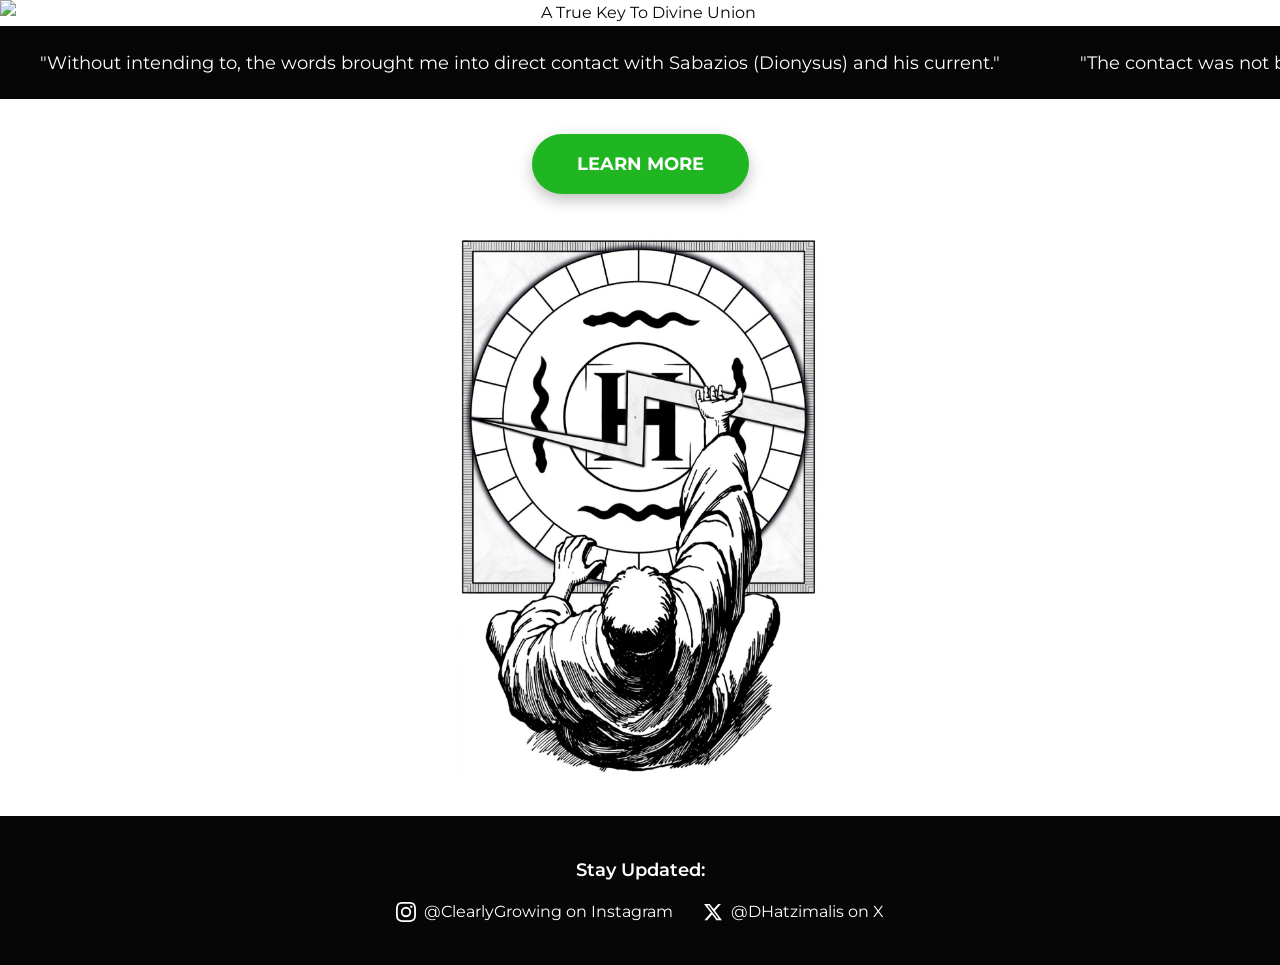
==== index.html @ 9f23d050 "Add files via upload" ====
<!DOCTYPE html>
<html lang="en">
<head>
    <meta charset="UTF-8">
    <meta name="viewport" content="width=device-width, initial-scale=1.0">
    <title>A True Key To Divine Union</title>
    <link rel="stylesheet" href="style.css">
</head>
<body>

    <!-- Visual Header -->
    <header>
        <img src="Landingpage-header.jpg" alt="A True Key To Divine Union" class="header-img">
    </header>

    <!-- Seamless Scrolling Quotes -->
    <div class="marquee-wrapper">
        <div class="marquee-content">
            <span>"Without intending to, the words brought me into direct contact with Sabazios (Dionysus) and his current."</span>
            <span>"The contact was not bounded by music or ritual. They were not looking at sterile text in a museum, but a homily to divinities sang in these pages."</span>
            <span>"It is a revelation."</span>
            <span>"I just flipped to the Hymn page, didn’t read any of it and just could feel the power behind it, just opening that page I felt a swelling in and around my head, this has only happened when visiting vortex sites around the country."</span>
        </div>
        <!-- Duplicated to create the seamless loop -->
        <div class="marquee-content">
            <span>"Without intending to, the words brought me into direct contact with Sabazios (Dionysus) and his current."</span>
            <span>"The contact was not bounded by music or ritual. They were not looking at sterile text in a museum, but a homily to divinities sang in these pages."</span>
            <span>"It is a revelation."</span>
            <span>"I just flipped to the Hymn page, didn’t read any of it and just could feel the power behind it, just opening that page I felt a swelling in and around my head, this has only happened when visiting vortex sites around the country."</span>
        </div>
    </div>

    <!-- Call to Action Section -->
    <section class="bg-white center-text pt-small">
        <a href="bridge.html" class="btn-jade">LEARN MORE</a>
        <a href="bridge.html">
            <img src="image (6).jpg" alt="Practitioner at the setup" class="setup-img">
        </a>
    </section>

    <!-- Footer -->
    <footer class="bg-black footer-socials">
        <p>Stay Updated:</p>
        <div class="social-links">
            <a href="https://www.instagram.com/clearlygrowing/" target="_blank" class="social-item">
                <svg class="social-icon" viewBox="0 0 24 24"><path d="M12 2.163c3.204 0 3.584.012 4.85.07 3.252.148 4.771 1.691 4.919 4.919.058 1.265.069 1.645.069 4.849 0 3.205-.012 3.584-.069 4.849-.149 3.225-1.664 4.771-4.919 4.919-1.266.058-1.644.07-4.85.07-3.204 0-3.584-.012-4.849-.07-3.26-.149-4.771-1.699-4.919-4.92-.058-1.265-.07-1.644-.07-4.849 0-3.204.013-3.583.07-4.849.149-3.227 1.664-4.771 4.919-4.919 1.266-.057 1.645-.069 4.849-.069zM12 0C8.741 0 8.333.014 7.053.072 2.695.272.273 2.69.073 7.052.014 8.333 0 8.741 0 12c0 3.259.014 3.668.072 4.948.2 4.358 2.618 6.78 6.98 6.98C8.333 23.986 8.741 24 12 24c3.259 0 3.668-.014 4.948-.072 4.354-.2 6.782-2.618 6.979-6.98.059-1.28.073-1.689.073-4.948 0-3.259-.014-3.667-.072-4.947-.196-4.354-2.617-6.78-6.979-6.98C15.668.014 15.259 0 12 0zm0 5.838a6.162 6.162 0 100 12.324 6.162 6.162 0 000-12.324zM12 16a4 4 0 110-8 4 4 0 010 8zm6.406-11.845a1.44 1.44 0 100 2.881 1.44 1.44 0 000-2.881z"/></svg>
                @ClearlyGrowing on Instagram
            </a>
            <a href="https://x.com/dhatzimalis" target="_blank" class="social-item">
                <svg class="social-icon" viewBox="0 0 24 24"><path d="M18.244 2.25h3.308l-7.227 8.26 8.502 11.24H16.17l-5.214-6.817L4.99 21.75H1.68l7.73-8.835L1.254 2.25H8.08l4.713 6.231zm-1.161 17.52h1.833L7.084 4.126H5.117z"/></svg>
                @DHatzimalis on X
            </a>
        </div>
    </footer>

</body>
</html>
---- style.css ----
@import url('https://fonts.googleapis.com/css2?family=Montserrat:ital,wght@0,400;0,600;0,700;1,400;1,600&display=swap');

/* Base Reset & Typography */
* {
    box-sizing: border-box;
    margin: 0;
    padding: 0;
}
body {
    font-family: 'Montserrat', sans-serif;
    background-color: #FFFFFF;
    color: #060606;
    line-height: 1.6;
    text-align: center;
    -webkit-font-smoothing: antialiased;
}

/* Color Utility Classes */
.bg-forest { background-color: #17490C; color: #F0F3F5; }
.bg-black { background-color: #060606; color: #FFFFFF; }
.bg-white { background-color: #FFFFFF; color: #060606; }
.text-platinum { color: #F0F3F5; }

/* Buttons */
.btn-jade {
    background-color: #1FB622;
    color: #FFFFFF;
    padding: 16px 45px;
    font-size: 1.1rem;
    font-weight: 700;
    text-decoration: none;
    display: inline-block;
    border-radius: 40px; /* Very rounded corners */
    box-shadow: 0px 6px 15px rgba(0, 0, 0, 0.25);
    margin: 15px 0 25px 0;
    transition: transform 0.2s ease, box-shadow 0.2s ease;
}
.btn-jade:hover {
    transform: translateY(-2px);
    box-shadow: 0px 8px 20px rgba(0, 0, 0, 0.35);
}

/* Layout & Imagery */
.header-img {
    width: 100%;
    height: auto;
    display: block;
}
.responsive-img {
    max-width: 100%;
    height: auto;
}
.setup-img {
    max-width: 600px;
    width: 100%;
    display: block;
    margin: 0 auto 40px auto; 
}
.book-image { 
    max-width: 450px; 
    width: 100%; 
    margin-top: 20px; 
}
.crown-sigil {
    max-width: 80px;
    margin-bottom: 15px;
}
.sticky-logo {
    position: fixed;
    top: 15px;
    left: 15px;
    width: 45px;
    height: auto;
    z-index: 100;
    border-radius: 4px;
    box-shadow: 0px 4px 10px rgba(0,0,0,0.4);
    transition: transform 0.2s ease;
}
.sticky-logo:hover {
    transform: scale(1.05);
}

/* Seamless Marquee */
.marquee-wrapper {
    display: flex;
    overflow: hidden;
    background-color: #060606;
    color: #FFFFFF;
    padding: 22px 0;
}
.marquee-content {
    flex-shrink: 0;
    display: flex;
    animation: scroll 75s linear infinite; /* Slowed down */
}
.marquee-content span {
    margin: 0 40px;
    font-size: 1.15rem;
    white-space: nowrap;
}
@keyframes scroll {
    0% { transform: translateX(0); }
    100% { transform: translateX(-100%); }
}

/* Spacing & Sections */
.container { 
    max-width: 800px; 
    margin: 0 auto; 
    text-align: left; 
}
.container p { margin-bottom: 18px; }
.center-text { text-align: center; }

.pt-small { padding-top: 20px; }
.pb-small { padding-bottom: 20px; }
.pt-large { padding-top: 80px; }
.pb-large { padding-bottom: 80px; }

hr.thin-line { 
    border: 0; 
    height: 1px; 
    background-color: #CCCCCC; 
    margin: 40px 0; 
}

/* Footer */
.footer-socials { 
    padding: 40px 20px; 
    display: flex;
    flex-direction: column;
    align-items: center;
    gap: 15px;
}
.footer-socials p { font-weight: 600; font-size: 1.1rem; margin: 0; }
.social-links {
    display: flex;
    gap: 30px;
    align-items: center;
    flex-wrap: wrap;
    justify-content: center;
}
.social-item {
    display: flex;
    align-items: center;
    gap: 8px;
    color: #FFFFFF;
    text-decoration: none;
    font-weight: 400;
    font-size: 1rem;
}
.social-item:hover { text-decoration: underline; }
.social-icon { width: 20px; height: 20px; fill: currentColor; }
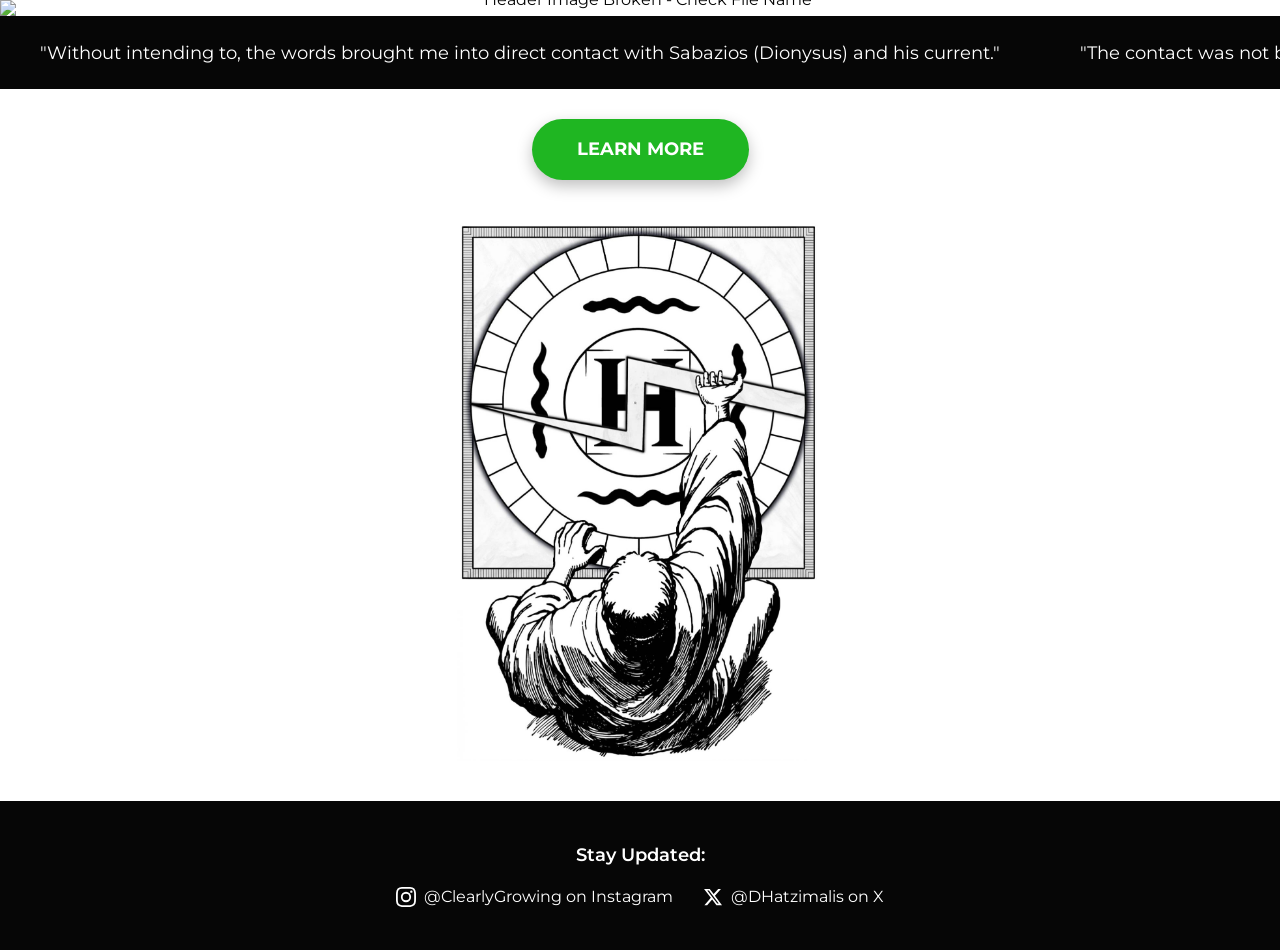
==== commit 97099544: "Add files via upload" ====
--- a/index.html
+++ b/index.html
@@ -8,12 +8,10 @@
 </head>
 <body>
 
-    <!-- Visual Header -->
     <header>
-        <img src="Landingpage-header.jpg" alt="A True Key To Divine Union" class="header-img">
+        <img src="landingpage-header.png" alt="Header Image Broken - Check File Name" class="header-img">
     </header>
 
-    <!-- Seamless Scrolling Quotes -->
     <div class="marquee-wrapper">
         <div class="marquee-content">
             <span>"Without intending to, the words brought me into direct contact with Sabazios (Dionysus) and his current."</span>
@@ -21,7 +19,6 @@
             <span>"It is a revelation."</span>
             <span>"I just flipped to the Hymn page, didn’t read any of it and just could feel the power behind it, just opening that page I felt a swelling in and around my head, this has only happened when visiting vortex sites around the country."</span>
         </div>
-        <!-- Duplicated to create the seamless loop -->
         <div class="marquee-content">
             <span>"Without intending to, the words brought me into direct contact with Sabazios (Dionysus) and his current."</span>
             <span>"The contact was not bounded by music or ritual. They were not looking at sterile text in a museum, but a homily to divinities sang in these pages."</span>
@@ -30,7 +27,6 @@
         </div>
     </div>
 
-    <!-- Call to Action Section -->
     <section class="bg-white center-text pt-small">
         <a href="bridge.html" class="btn-jade">LEARN MORE</a>
         <a href="bridge.html">
@@ -38,7 +34,6 @@
         </a>
     </section>
 
-    <!-- Footer -->
     <footer class="bg-black footer-socials">
         <p>Stay Updated:</p>
         <div class="social-links">
--- a/style.css
+++ b/style.css
@@ -30,9 +30,9 @@
     font-weight: 700;
     text-decoration: none;
     display: inline-block;
-    border-radius: 40px; /* Very rounded corners */
+    border-radius: 40px; 
     box-shadow: 0px 6px 15px rgba(0, 0, 0, 0.25);
-    margin: 15px 0 25px 0;
+    margin: 10px 0 25px 0; /* Tightened top margin */
     transition: transform 0.2s ease, box-shadow 0.2s ease;
 }
 .btn-jade:hover {
@@ -41,14 +41,15 @@
 }
 
 /* Layout & Imagery */
+header {
+    padding: 0;
+    margin: 0;
+    line-height: 0; 
+}
 .header-img {
     width: 100%;
     height: auto;
     display: block;
-}
-.responsive-img {
-    max-width: 100%;
-    height: auto;
 }
 .setup-img {
     max-width: 600px;
@@ -59,11 +60,17 @@
 .book-image { 
     max-width: 450px; 
     width: 100%; 
-    margin-top: 20px; 
+    margin-top: 10px;
+    margin-bottom: 0px; /* Removed padding below image */
+    transition: transform 0.2s ease;
+}
+.book-image:hover {
+    transform: translateY(-2px);
 }
 .crown-sigil {
-    max-width: 80px;
-    margin-bottom: 15px;
+    max-width: 45px; /* Shrunk slightly */
+    margin-bottom: 5px; 
+    display: inline-block;
 }
 .sticky-logo {
     position: fixed;
@@ -91,7 +98,7 @@
 .marquee-content {
     flex-shrink: 0;
     display: flex;
-    animation: scroll 75s linear infinite; /* Slowed down */
+    animation: scroll 75s linear infinite; 
 }
 .marquee-content span {
     margin: 0 40px;
@@ -116,6 +123,11 @@
 .pb-small { padding-bottom: 20px; }
 .pt-large { padding-top: 80px; }
 .pb-large { padding-bottom: 80px; }
+
+/* Adjusted Transition Paddings */
+.prologue-section { padding: 30px 20px 20px 20px; } /* Perfect middle ground top padding, even bottom padding */
+.main-text-section { padding: 20px 20px 80px 20px; } /* Even top padding */
+.prologue-text { font-size: 1.25rem; margin-top: 10px; }
 
 hr.thin-line { 
     border: 0; 
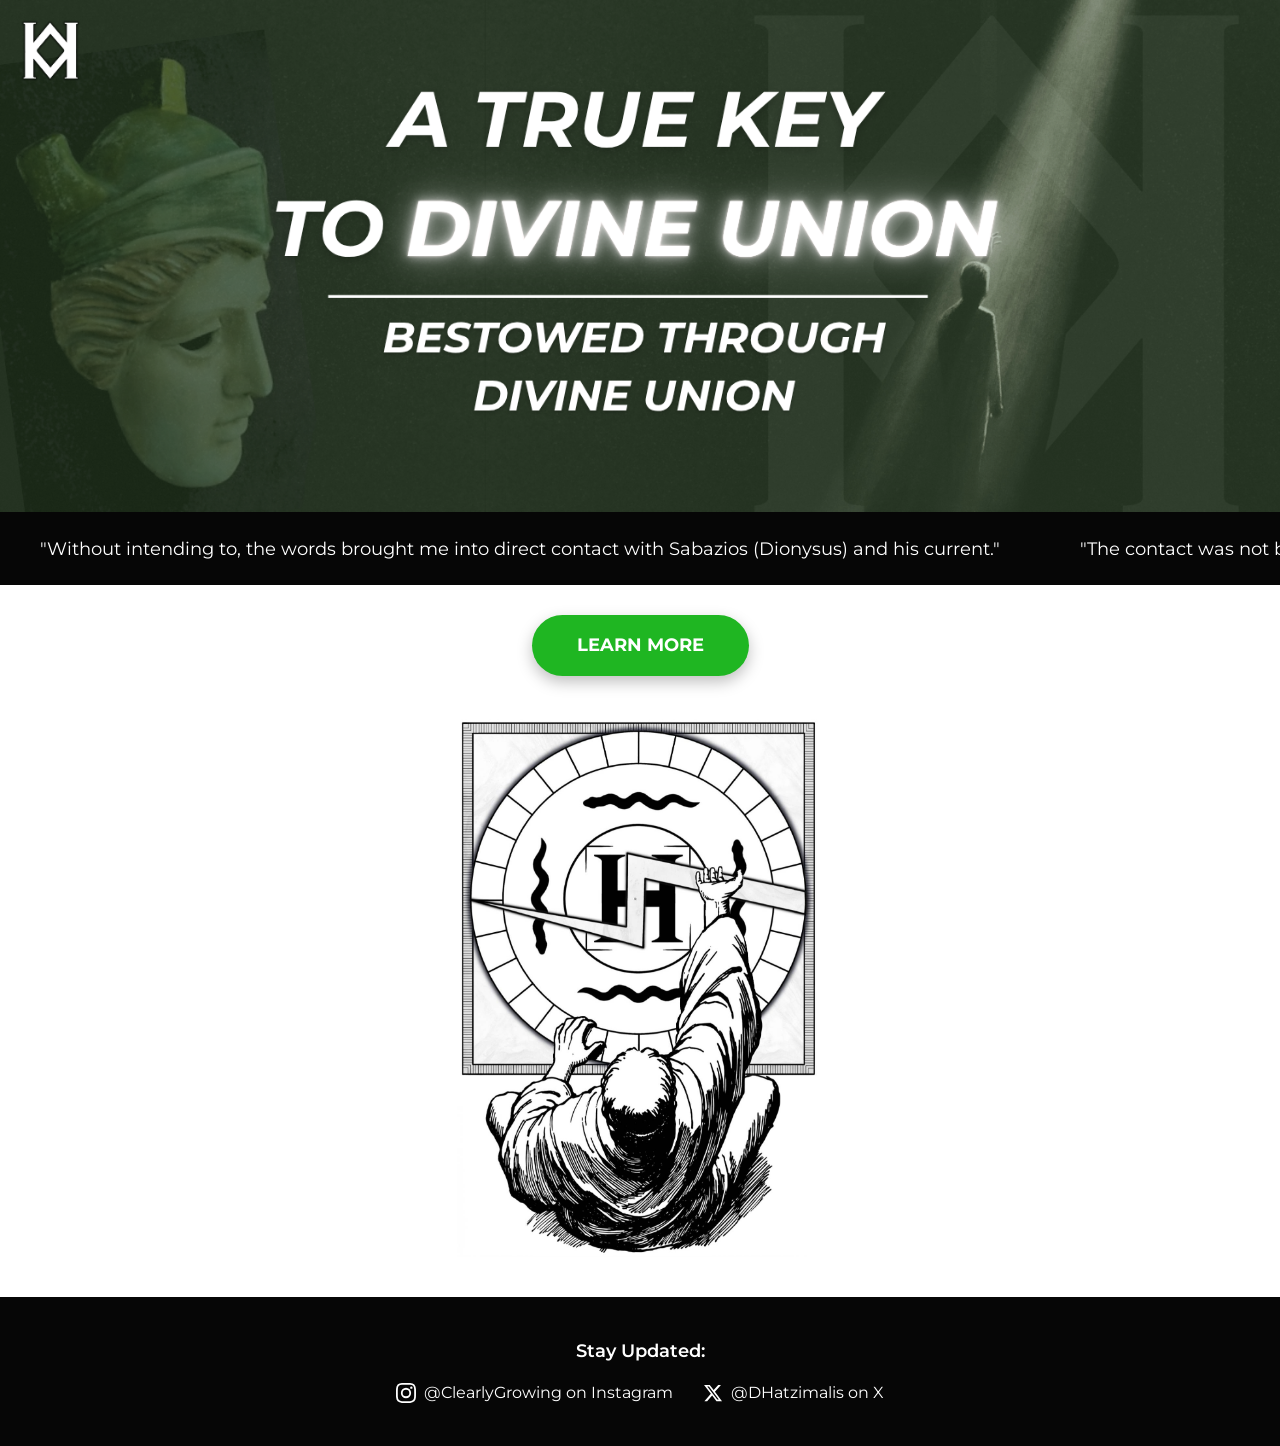
==== commit 57828b8a: "Add files via upload" ====
--- a/index.html
+++ b/index.html
@@ -9,7 +9,7 @@
 <body>
 
     <header>
-        <img src="landingpage-header.png" alt="Header Image Broken - Check File Name" class="header-img">
+        <img src="Landingpage-header.png" alt="A True Key To Divine Union" class="header-img">
     </header>
 
     <div class="marquee-wrapper">
--- a/style.css
+++ b/style.css
@@ -32,7 +32,7 @@
     display: inline-block;
     border-radius: 40px; 
     box-shadow: 0px 6px 15px rgba(0, 0, 0, 0.25);
-    margin: 10px 0 25px 0; /* Tightened top margin */
+    margin: 10px 0 25px 0; 
     transition: transform 0.2s ease, box-shadow 0.2s ease;
 }
 .btn-jade:hover {
@@ -60,15 +60,15 @@
 .book-image { 
     max-width: 450px; 
     width: 100%; 
-    margin-top: 10px;
-    margin-bottom: 0px; /* Removed padding below image */
+    display: block; 
+    margin: 10px auto 0 auto; 
     transition: transform 0.2s ease;
 }
 .book-image:hover {
     transform: translateY(-2px);
 }
 .crown-sigil {
-    max-width: 45px; /* Shrunk slightly */
+    max-width: 45px; 
     margin-bottom: 5px; 
     display: inline-block;
 }
@@ -125,8 +125,8 @@
 .pb-large { padding-bottom: 80px; }
 
 /* Adjusted Transition Paddings */
-.prologue-section { padding: 30px 20px 20px 20px; } /* Perfect middle ground top padding, even bottom padding */
-.main-text-section { padding: 20px 20px 80px 20px; } /* Even top padding */
+.prologue-section { padding: 30px 20px 20px 20px; } 
+.main-text-section { padding: 20px 20px 80px 20px; } 
 .prologue-text { font-size: 1.25rem; margin-top: 10px; }
 
 hr.thin-line { 
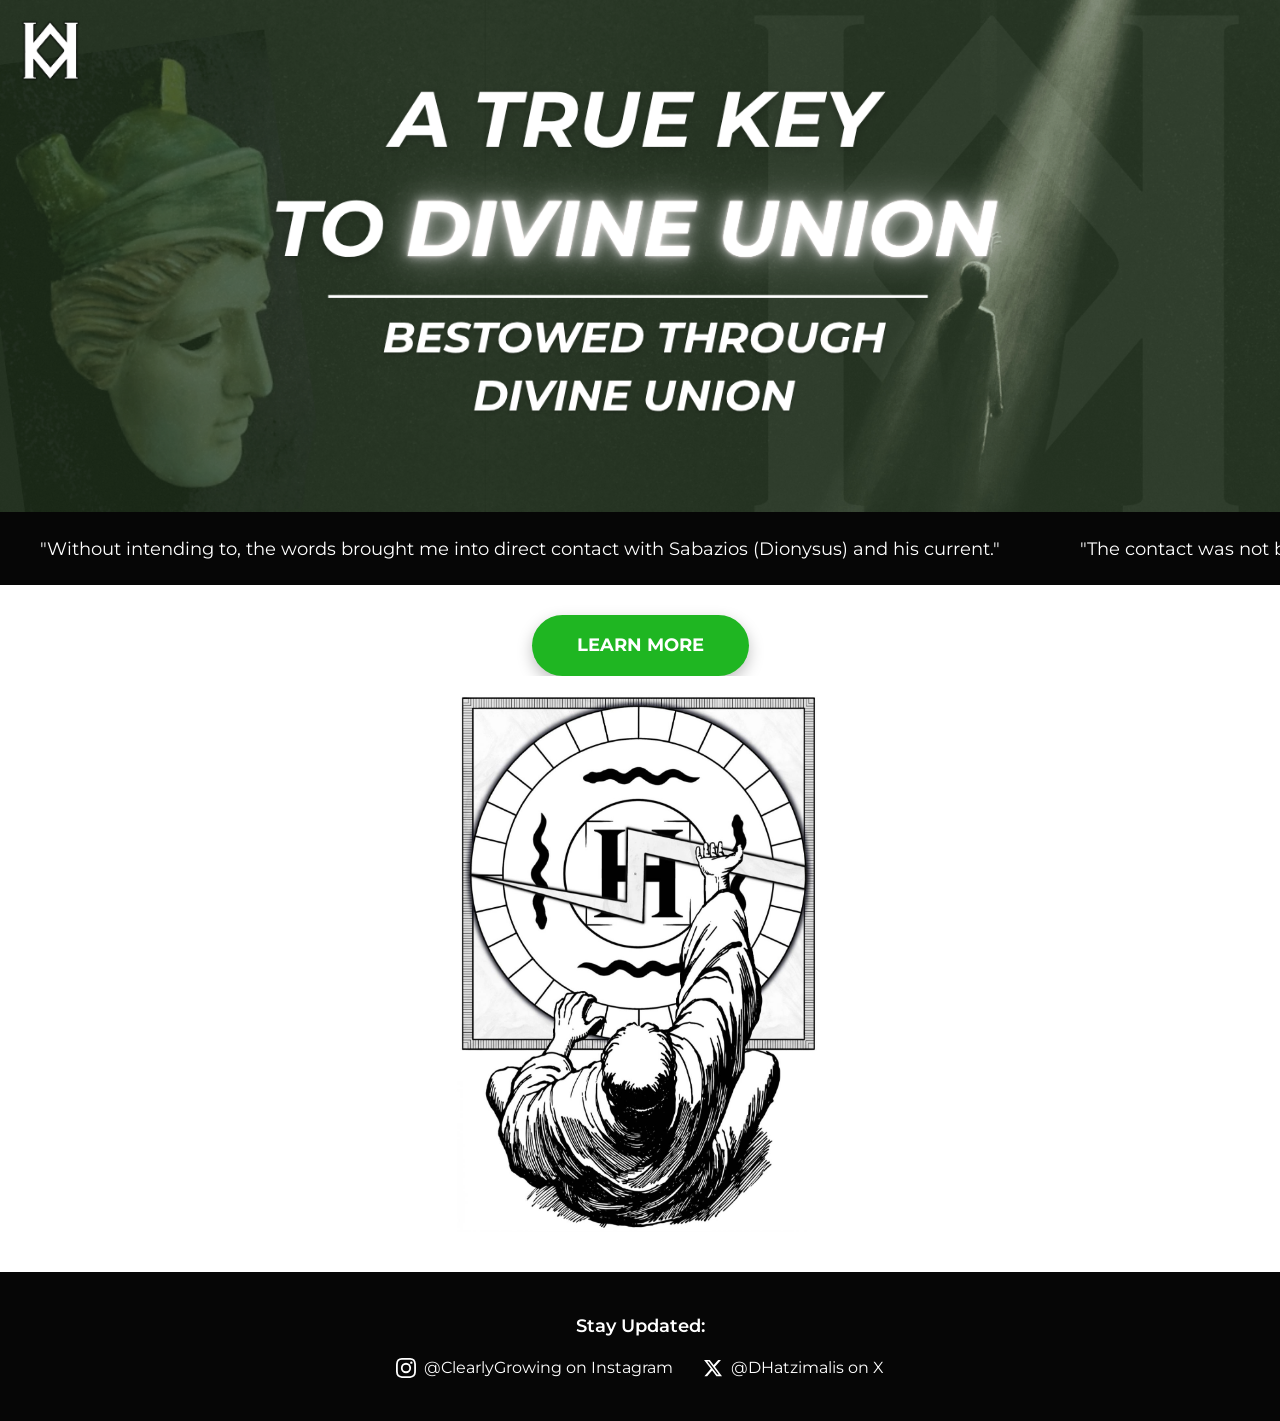
==== commit f903e8e6: "Add files via upload" ====
--- a/index.html
+++ b/index.html
@@ -9,7 +9,7 @@
 <body>
 
     <header>
-        <img src="Landingpage-header.png" alt="A True Key To Divine Union" class="header-img">
+        <img src="Landingpage-header.png" alt="Header Image Broken - Check File Name" class="header-img">
     </header>
 
     <div class="marquee-wrapper">
@@ -28,7 +28,7 @@
     </div>
 
     <section class="bg-white center-text pt-small">
-        <a href="bridge.html" class="btn-jade">LEARN MORE</a>
+        <a href="bridge.html" class="btn-jade" style="margin-bottom: 0;">LEARN MORE</a>
         <a href="bridge.html">
             <img src="image (6).jpg" alt="Practitioner at the setup" class="setup-img">
         </a>
--- a/style.css
+++ b/style.css
@@ -102,8 +102,9 @@
 }
 .marquee-content span {
     margin: 0 40px;
-    font-size: 1.15rem;
+    font-size: 1.15rem; /* Desktop Size */
     white-space: nowrap;
+    display: inline-block;
 }
 @keyframes scroll {
     0% { transform: translateX(0); }
@@ -124,7 +125,6 @@
 .pt-large { padding-top: 80px; }
 .pb-large { padding-bottom: 80px; }
 
-/* Adjusted Transition Paddings */
 .prologue-section { padding: 30px 20px 20px 20px; } 
 .main-text-section { padding: 20px 20px 80px 20px; } 
 .prologue-text { font-size: 1.25rem; margin-top: 10px; }
@@ -134,6 +134,17 @@
     height: 1px; 
     background-color: #CCCCCC; 
     margin: 40px 0; 
+}
+
+/* New Elements (Quotes & Hermes Section) */
+.static-quote {
+    font-size: 1.1rem;
+    font-style: italic;
+    margin-bottom: 25px;
+    color: #333333;
+}
+.hermes-section p {
+    margin-bottom: 12px; /* Tighter paragraph spacing */
 }
 
 /* Footer */
@@ -162,4 +173,19 @@
     font-size: 1rem;
 }
 .social-item:hover { text-decoration: underline; }
-.social-icon { width: 20px; height: 20px; fill: currentColor; }+.social-icon { width: 20px; height: 20px; fill: currentColor; }
+
+/* --- MOBILE RESPONSIVENESS --- */
+@media (max-width: 768px) {
+    .marquee-content span {
+        font-size: 0.9rem; /* Shrinks the scrolling text perfectly for phones */
+    }
+    .container {
+        padding-left: 20px; /* Prevents text from touching screen edges */
+        padding-right: 20px;
+    }
+    .hermes-section .container {
+        padding-left: 25px;
+        padding-right: 25px;
+    }
+}
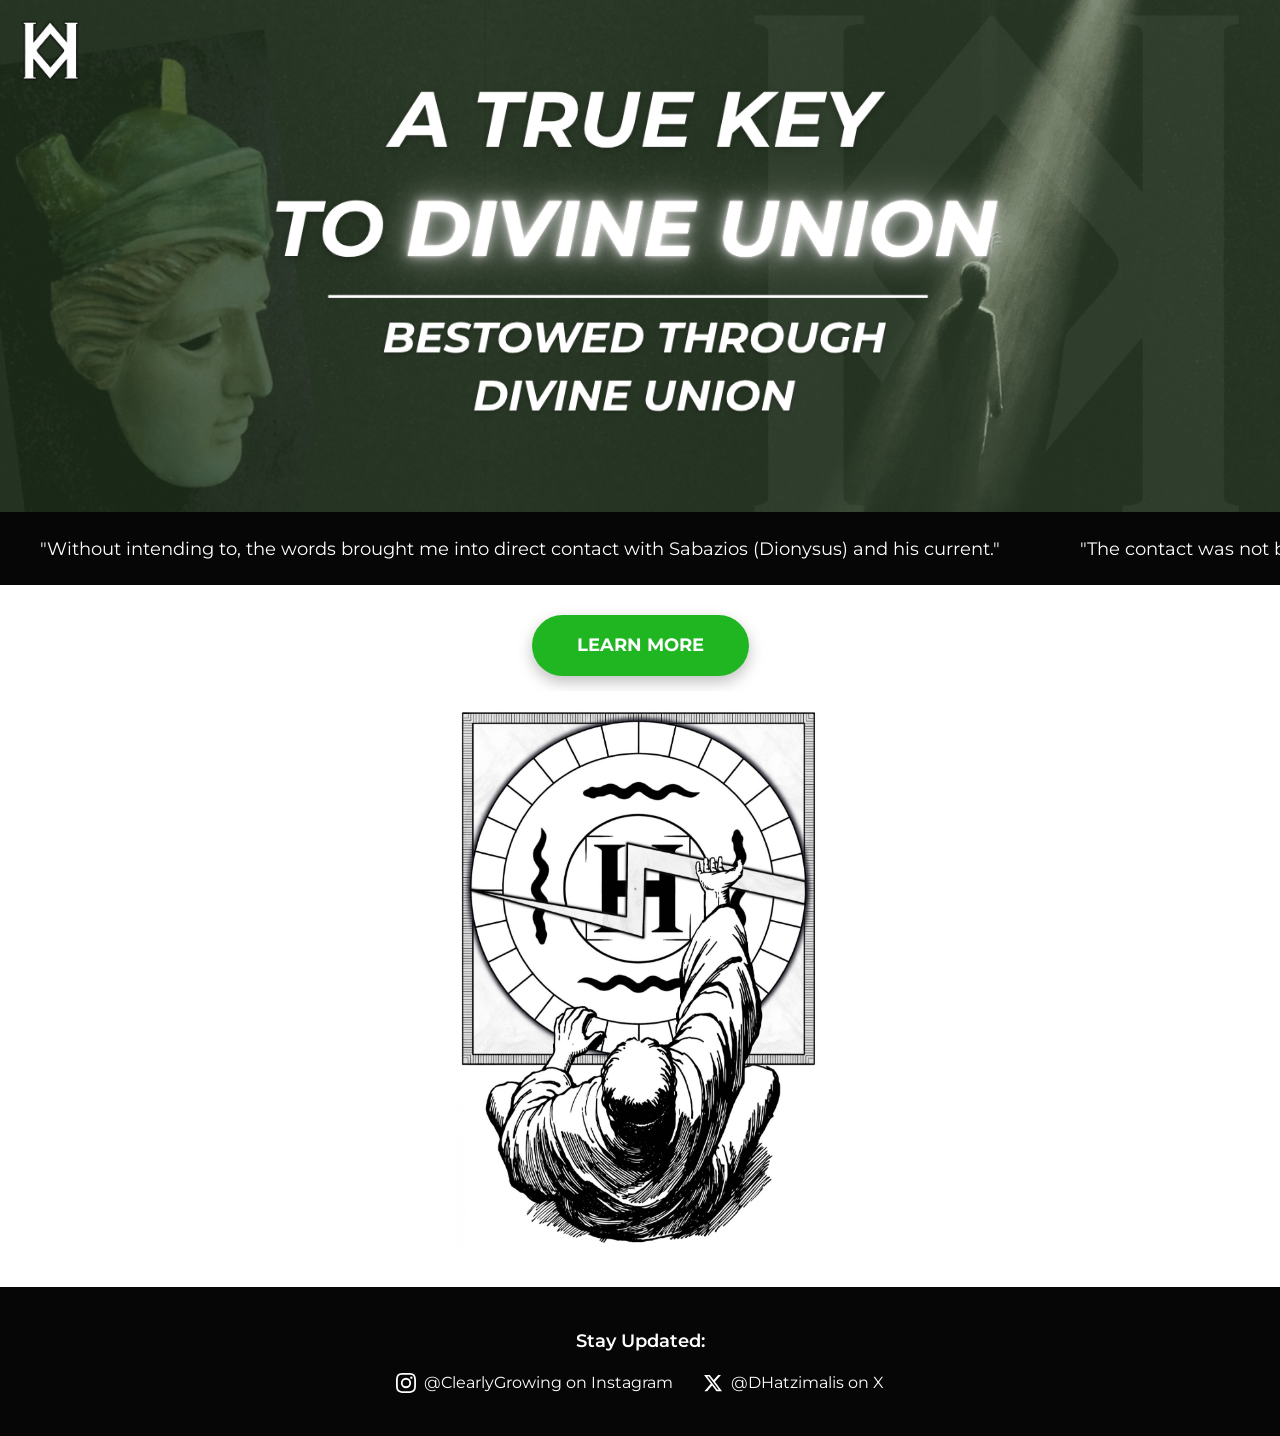
==== commit 361efb5e: "Add files via upload" ====
--- a/index.html
+++ b/index.html
@@ -8,10 +8,12 @@
 </head>
 <body>
 
+    <!-- Visual Header ONLY -->
     <header>
         <img src="Landingpage-header.png" alt="Header Image Broken - Check File Name" class="header-img">
     </header>
 
+    <!-- Seamless Scrolling Quotes -->
     <div class="marquee-wrapper">
         <div class="marquee-content">
             <span>"Without intending to, the words brought me into direct contact with Sabazios (Dionysus) and his current."</span>
@@ -27,13 +29,15 @@
         </div>
     </div>
 
+    <!-- Call to Action Section -->
     <section class="bg-white center-text pt-small">
-        <a href="bridge.html" class="btn-jade" style="margin-bottom: 0;">LEARN MORE</a>
+        <a href="bridge.html" class="btn-jade" style="margin-bottom: 15px;">LEARN MORE</a>
         <a href="bridge.html">
             <img src="image (6).jpg" alt="Practitioner at the setup" class="setup-img">
         </a>
     </section>
 
+    <!-- Footer -->
     <footer class="bg-black footer-socials">
         <p>Stay Updated:</p>
         <div class="social-links">
--- a/style.css
+++ b/style.css
@@ -70,6 +70,11 @@
 .crown-sigil {
     max-width: 45px; 
     margin-bottom: 5px; 
+    display: inline-block;
+}
+.hermes-img {
+    max-width: 120px;
+    margin: 0 auto 20px auto;
     display: inline-block;
 }
 .sticky-logo {
@@ -102,7 +107,7 @@
 }
 .marquee-content span {
     margin: 0 40px;
-    font-size: 1.15rem; /* Desktop Size */
+    font-size: 1.15rem; 
     white-space: nowrap;
     display: inline-block;
 }
@@ -137,6 +142,10 @@
 }
 
 /* New Elements (Quotes & Hermes Section) */
+.quotes-wrapper {
+    max-width: 450px; /* Forces mobile-like structure on desktop */
+    margin: 0 auto;
+}
 .static-quote {
     font-size: 1.1rem;
     font-style: italic;
@@ -144,7 +153,7 @@
     color: #333333;
 }
 .hermes-section p {
-    margin-bottom: 12px; /* Tighter paragraph spacing */
+    margin-bottom: 12px; 
 }
 
 /* Footer */
@@ -178,10 +187,10 @@
 /* --- MOBILE RESPONSIVENESS --- */
 @media (max-width: 768px) {
     .marquee-content span {
-        font-size: 0.9rem; /* Shrinks the scrolling text perfectly for phones */
+        font-size: 0.9rem; 
     }
     .container {
-        padding-left: 20px; /* Prevents text from touching screen edges */
+        padding-left: 20px; 
         padding-right: 20px;
     }
     .hermes-section .container {
